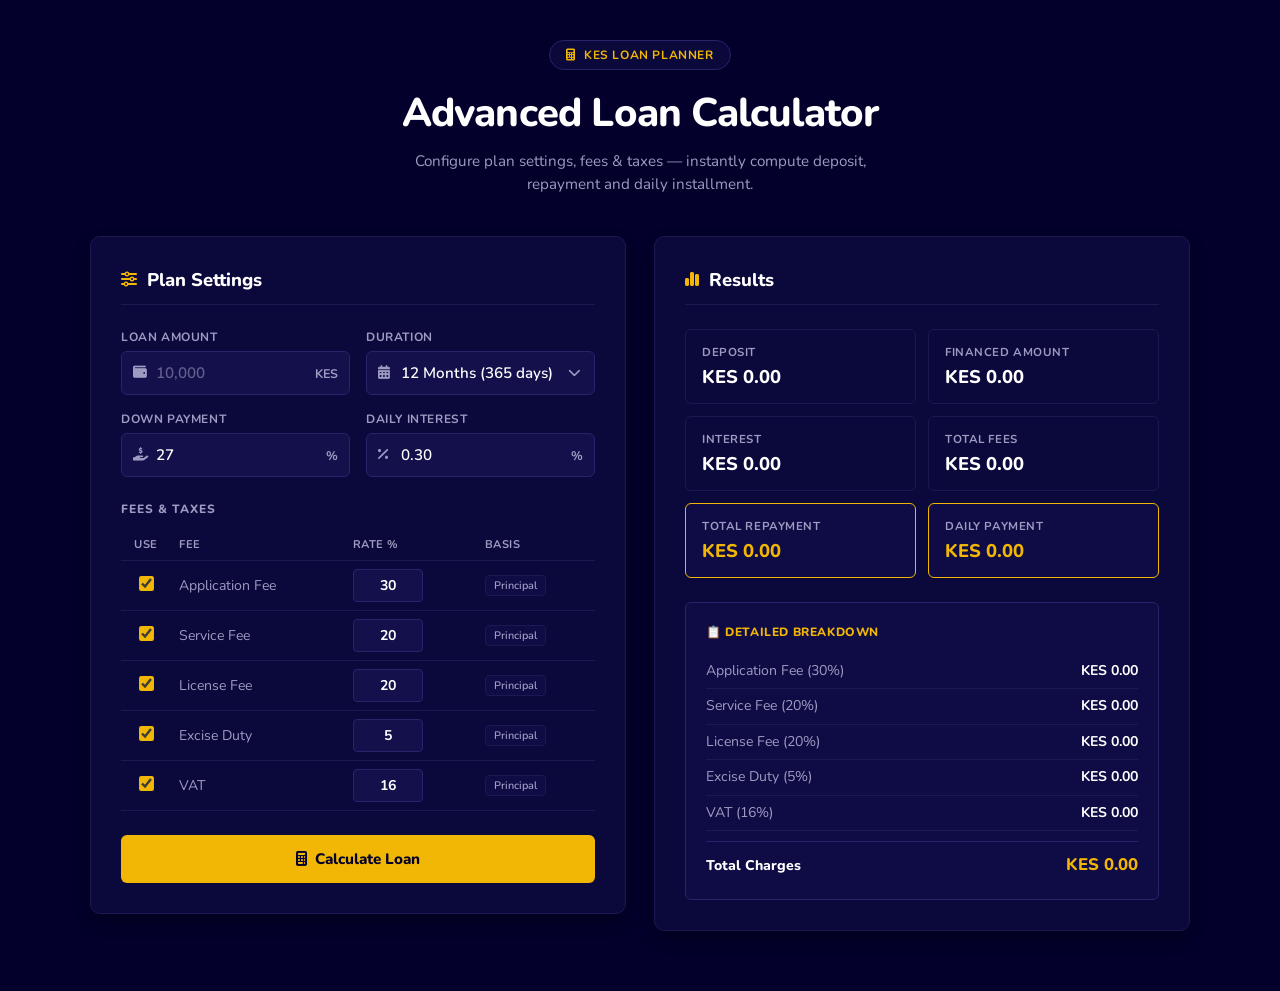
==== index.html @ f29378a9 "Update default fees, rename Application Fee, add License Fee, and set all bases to Principal" ====
<!DOCTYPE html>
<html lang="en">

<head>
  <meta charset="UTF-8">
  <meta name="viewport" content="width=device-width, initial-scale=1.0">
  <meta name="description"
    content="Professional Loan Calculator — compute deposits, repayments, daily installments, fees and taxes instantly.">
  <title>Advanced Loan Calculator</title>
  <!-- Font Awesome Icons -->
  <link rel="stylesheet" href="https://cdnjs.cloudflare.com/ajax/libs/font-awesome/6.4.0/css/all.min.css">
  <!-- Cache-busting query parameter for CSS -->
  <link rel="stylesheet" href="style.css?v=3">
</head>

<body>

  <div class="container">

    <!-- ─── Header ─── -->
    <header class="header">
      <div class="badge"><i class="fa-solid fa-calculator"></i> KES Loan Planner</div>
      <h1>Advanced Loan Calculator</h1>
      <p>Configure plan settings, fees &amp; taxes — instantly compute deposit, repayment and daily installment.</p>
    </header>

    <!-- ─── Two-column grid ─── -->
    <div class="grid">

      <!-- ════ Left card: Settings ════ -->
      <div class="card">
        <h2 class="section-title">
          <i class="fa-solid fa-sliders"></i>
          Plan Settings
        </h2>

        <div class="form-row">
          <div class="field">
            <label for="amount">Loan Amount</label>
            <div class="input-wrap">
              <i class="fa-solid fa-wallet input-icon"></i>
              <input id="amount" type="number" placeholder="10,000" min="0" step="1000" oninput="calculate()">
              <span class="input-suffix">KES</span>
            </div>
          </div>
          <div class="field">
            <label for="days">Duration</label>
            <div class="input-wrap">
              <i class="fa-solid fa-calendar-days input-icon"></i>
              <select id="days" onchange="calculate()">
                <option value="365" selected>12 Months (365 days)</option>
                <option value="273">9 Months (273 days)</option>
                <option value="182">6 Months (182 days)</option>
                <option value="90">3 Months (90 days)</option>
              </select>
              <i class="fa-solid fa-chevron-down select-arrow"></i>
            </div>
          </div>
        </div>

        <div class="form-row">
          <div class="field">
            <label for="down">Down Payment</label>
            <div class="input-wrap">
              <i class="fa-solid fa-hand-holding-dollar input-icon"></i>
              <input id="down" type="number" value="27" min="0" max="100" step="0.01" oninput="calculate()">
              <span class="input-suffix">%</span>
            </div>
          </div>
          <div class="field">
            <label for="dailyInterest">Daily Interest</label>
            <div class="input-wrap">
              <i class="fa-solid fa-percent input-icon"></i>
              <input id="dailyInterest" type="number" value="0.30" min="0" step="0.01" oninput="calculate()">
              <span class="input-suffix">%</span>
            </div>
          </div>
        </div>

        <!-- Fees table -->
        <p class="fees-title">Fees &amp; Taxes</p>
        <table class="fees-table" aria-label="Fees and taxes configuration">
          <thead>
            <tr>
              <th class="col-check">Use</th>
              <th>Fee</th>
              <th>Rate&nbsp;%</th>
              <th>Basis</th>
            </tr>
          </thead>
          <tbody>
            <tr>
              <td class="col-check"><input type="checkbox" id="appFeeEnabled" checked onclick="calculate()"
                  aria-label="Enable Application Fee"></td>
              <td>Application Fee</td>
              <td><input id="appFee" type="number" value="30" min="0" step="0.01" oninput="calculate()"
                  aria-label="Application fee percentage"></td>
              <td><span class="basis-tag">Principal</span></td>
            </tr>
            <tr>
              <td class="col-check"><input type="checkbox" id="serviceFeeEnabled" checked onclick="calculate()"
                  aria-label="Enable Service Fee"></td>
              <td>Service Fee</td>
              <td><input id="serviceFee" type="number" value="20" min="0" step="0.01" oninput="calculate()"
                  aria-label="Service fee percentage"></td>
              <td><span class="basis-tag">Principal</span></td>
            </tr>
            <tr>
              <td class="col-check"><input type="checkbox" id="licenseFeeEnabled" checked onclick="calculate()"
                  aria-label="Enable License Fee"></td>
              <td>License Fee</td>
              <td><input id="licenseFee" type="number" value="20" min="0" step="0.01" oninput="calculate()"
                  aria-label="License fee percentage"></td>
              <td><span class="basis-tag">Principal</span></td>
            </tr>
            <tr>
              <td class="col-check"><input type="checkbox" id="exciseEnabled" checked onclick="calculate()"
                  aria-label="Enable Excise Duty"></td>
              <td>Excise Duty</td>
              <td><input id="excise" type="number" value="5" min="0" step="0.01" oninput="calculate()"
                  aria-label="Excise duty percentage"></td>
              <td><span class="basis-tag">Principal</span></td>
            </tr>
            <tr>
              <td class="col-check"><input type="checkbox" id="vatEnabled" checked onclick="calculate()"
                  aria-label="Enable VAT"></td>
              <td>VAT</td>
              <td><input id="vat" type="number" value="16" min="0" step="0.01" oninput="calculate()"
                  aria-label="VAT percentage"></td>
              <td><span class="basis-tag">Principal</span></td>
            </tr>
          </tbody>
        </table>

        <button class="btn-calc" onclick="calculate()" id="calcBtn" aria-label="Calculate loan">
          <i class="fa-solid fa-calculator"></i> Calculate Loan
        </button>
      </div>

      <!-- ════ Right card: Results ════ -->
      <div class="card">
        <h2 class="section-title">
          <i class="fa-solid fa-chart-simple"></i>
          Results
        </h2>

        <div class="results-grid">
          <div class="metric">
            <div class="metric-label">Deposit</div>
            <div class="metric-value" id="deposit">KES 0.00</div>
          </div>
          <div class="metric">
            <div class="metric-label">Financed Amount</div>
            <div class="metric-value" id="financed">KES 0.00</div>
          </div>
          <div class="metric">
            <div class="metric-label">Interest</div>
            <div class="metric-value" id="interest">KES 0.00</div>
          </div>
          <div class="metric">
            <div class="metric-label">Total Fees</div>
            <div class="metric-value" id="fees">KES 0.00</div>
          </div>
          <div class="metric highlight">
            <div class="metric-label">Total Repayment</div>
            <div class="metric-value" id="repayment">KES 0.00</div>
          </div>
          <div class="metric highlight">
            <div class="metric-label">Daily Payment</div>
            <div class="metric-value" id="daily">KES 0.00</div>
          </div>
        </div>

        <!-- Breakdown panel -->
        <div class="breakdown" id="breakdown">
          <div class="empty-state">
            <div class="es-icon"><i class="fa-solid fa-list-check"></i></div>
            <p>Enter loan details and click<br><strong>Calculate Loan</strong> to see the full breakdown.</p>
          </div>
        </div>
      </div>

    </div><!-- /.grid -->
  </div><!-- /.container -->

  <script src="app.js"></script>
</body>

</html>
---- style.css ----
@import url('https://fonts.googleapis.com/css2?family=Nunito:wght@300;400;500;600;700;800;900&display=swap');

:root {
  --bg-body:      #03002b; /* Zidi Deep Navy */
  --bg-card:      #0b083b; /* Slightly lighter navy for cards */
  --bg-input:     #13104c; /* Input background */
  
  --border-color: #27246b; /* Accent dark borders */
  --border-light: #1b1852; /* Subtle card borders */
  
  --primary:      #f2b705; /* Zidi Warm Gold */
  --primary-hover:#d49f00; /* Darker Gold */
  
  --text:         #ffffff; /* White text */
  --text-muted:   #9e9bc2; /* Muted bluish-gray */
  --text-dim:     #63608d; /* Dim gray-navy */
  
  --highlight-bg: #0f0c45; /* Dark selection background */
  
  --border-r: 10px;
  --shadow:   0 8px 16px rgba(0, 0, 0, 0.3);
  --trans:    0.15s ease;
}

*, *::before, *::after { box-sizing: border-box; margin: 0; padding: 0; }

html { scroll-behavior: smooth; }

body {
  font-family: 'Nunito', sans-serif;
  min-height: 100vh;
  background-color: var(--bg-body);
  color: var(--text);
  padding: 40px 20px 60px;
}

.container { max-width: 1100px; margin: 0 auto; }

/* ─── header ─── */
.header {
  text-align: center;
  margin-bottom: 40px;
}

.header .badge {
  display: inline-flex; align-items: center; gap: 8px;
  background: var(--bg-card);
  border: 1px solid var(--border-color);
  padding: 6px 16px;
  border-radius: 99px;
  font-size: 0.75rem; font-weight: 700; letter-spacing: 0.05em; text-transform: uppercase;
  color: var(--primary);
  box-shadow: 0 1px 2px rgba(0,0,0,0.1);
  margin-bottom: 16px;
}
.header .badge i { color: var(--primary); }

.header h1 {
  font-size: clamp(1.8rem, 4vw, 2.5rem);
  font-weight: 800;
  color: var(--text);
  margin-bottom: 10px;
  letter-spacing: -0.02em;
}

.header p {
  color: var(--text-muted);
  font-size: 0.95rem;
  max-width: 520px;
  margin: 0 auto;
  line-height: 1.5;
}

/* ─── grid ─── */
.grid {
  display: grid;
  grid-template-columns: 1fr 1fr;
  gap: 28px;
  align-items: start;
}

/* ─── dark brand card ─── */
.card {
  background: var(--bg-card);
  border: 1px solid var(--border-light);
  border-radius: var(--border-r);
  padding: 30px;
  box-shadow: var(--shadow);
  transition: border-color var(--trans);
}
.card:hover {
  border-color: var(--border-color);
}

/* ─── section title ─── */
.section-title {
  display: flex; align-items: center; gap: 10px;
  font-size: 1.15rem; font-weight: 800;
  color: var(--text);
  margin-bottom: 24px;
  padding-bottom: 12px;
  border-bottom: 1px solid var(--border-light);
}
.section-title i {
  color: var(--primary);
  font-size: 1rem;
}

/* ─── form rows ─── */
.form-row {
  display: grid;
  grid-template-columns: 1fr 1fr;
  gap: 16px;
  margin-bottom: 16px;
}

.field { display: flex; flex-direction: column; gap: 6px; }

.field label {
  font-size: 0.75rem; font-weight: 700;
  color: var(--text-muted);
  text-transform: uppercase; letter-spacing: 0.05em;
}

.field .input-wrap {
  position: relative;
  display: flex;
  align-items: center;
  width: 100%;
}

.field .input-icon {
  position: absolute;
  left: 12px;
  top: 50%;
  transform: translateY(-50%);
  font-size: 0.85rem;
  color: var(--text-muted);
  pointer-events: none;
  z-index: 2;
}

.field .input-suffix {
  position: absolute;
  right: 12px;
  top: 50%;
  transform: translateY(-50%);
  font-size: 0.78rem;
  font-weight: 700;
  color: var(--text-muted);
  pointer-events: none;
  z-index: 2;
}

.field .select-arrow {
  position: absolute;
  right: 14px;
  top: 50%;
  transform: translateY(-50%);
  font-size: 0.8rem;
  color: var(--text-muted);
  pointer-events: none;
  z-index: 2;
}

.field input {
  width: 100%;
  background: var(--bg-input);
  border: 1px solid var(--border-color);
  border-radius: 6px;
  padding: 11px 52px 11px 34px; /* Space for prefix/suffix to prevent overlaps */
  font-size: 0.95rem; font-weight: 600;
  color: var(--text);
  font-family: 'Nunito', sans-serif;
  transition: border-color var(--trans), box-shadow var(--trans);
  outline: none;
  -moz-appearance: textfield;
  z-index: 1;
}
.field input::-webkit-inner-spin-button,
.field input::-webkit-outer-spin-button { -webkit-appearance: none; }
.field input::placeholder { color: var(--text-dim); }
.field input:focus {
  border-color: var(--primary);
  box-shadow: 0 0 0 2px rgba(242, 183, 5, 0.15);
}

/* ─── dropdown select styling ─── */
.field select {
  width: 100%;
  background: var(--bg-input);
  border: 1px solid var(--border-color);
  border-radius: 6px;
  padding: 11px 36px 11px 34px; /* Space for calendar icon and chevron arrow */
  font-size: 0.95rem; font-weight: 600;
  color: var(--text);
  font-family: 'Nunito', sans-serif;
  transition: border-color var(--trans), box-shadow var(--trans);
  outline: none;
  appearance: none;
  -webkit-appearance: none;
  -moz-appearance: none;
  cursor: pointer;
  z-index: 1;
}
.field select:focus {
  border-color: var(--primary);
  box-shadow: 0 0 0 2px rgba(242, 183, 5, 0.15);
}

/* ─── disabled state ─── */
input:disabled {
  background: var(--bg-body) !important;
  color: var(--text-dim) !important;
  border-color: var(--border-light) !important;
  cursor: not-allowed !important;
  opacity: 0.4;
}

/* ─── fees table ─── */
.fees-title {
  font-size: 0.75rem; font-weight: 800;
  color: var(--text-muted);
  text-transform: uppercase; letter-spacing: 0.08em;
  margin: 24px 0 12px;
}

.fees-table { width: 100%; border-collapse: collapse; }
.fees-table thead th {
  font-size: 0.7rem; font-weight: 700; color: var(--text-muted);
  text-transform: uppercase; letter-spacing: 0.05em;
  padding: 8px 8px; text-align: left;
  border-bottom: 1px solid var(--border-light);
}

.col-check {
  width: 50px;
  text-align: center !important;
}

.fees-table input[type="checkbox"] {
  cursor: pointer;
  accent-color: var(--primary);
  transform: scale(1.15);
}

.fees-table tbody tr {
  transition: background var(--trans);
}
.fees-table tbody tr:hover { background: var(--highlight-bg); }
.fees-table td {
  padding: 8px 8px;
  font-size: 0.88rem; color: var(--text-muted);
  border-bottom: 1px solid var(--border-light);
  vertical-align: middle;
}
.fees-table td:first-child { font-weight: 600; color: var(--text); }
.fees-table td .basis-tag {
  display: inline-block;
  font-size: 0.68rem; font-weight: 600;
  padding: 2px 8px; border-radius: 4px;
  background: var(--highlight-bg);
  border: 1px solid var(--border-light);
  color: var(--text-muted);
}

.fees-table input[type="number"] {
  background: var(--bg-input);
  border: 1px solid var(--border-color);
  border-radius: 4px;
  padding: 6px 8px;
  width: 70px;
  font-size: 0.88rem; font-weight: 700; color: var(--text);
  font-family: 'Nunito', sans-serif;
  text-align: center;
  outline: none;
  transition: border-color var(--trans), box-shadow var(--trans);
  -moz-appearance: textfield;
}
.fees-table input[type="number"]::-webkit-inner-spin-button,
.fees-table input[type="number"]::-webkit-outer-spin-button { -webkit-appearance: none; }
.fees-table input[type="number"]:focus {
  border-color: var(--primary);
  box-shadow: 0 0 0 2px rgba(242, 183, 5, 0.15);
}

/* ─── calculate button ─── */
.btn-calc {
  width: 100%; margin-top: 24px;
  padding: 14px;
  border: none; border-radius: 6px;
  background: var(--primary);
  color: var(--bg-body); /* Dark text on gold background */
  font-family: 'Nunito', sans-serif;
  font-size: 0.95rem; font-weight: 800;
  cursor: pointer;
  transition: background var(--trans), transform var(--trans);
  display: flex; align-items: center; justify-content: center; gap: 8px;
}
.btn-calc:hover {
  background: var(--primary-hover);
}
.btn-calc:active { transform: translateY(1px); }

/* ─── results grid ─── */
.results-grid {
  display: grid;
  grid-template-columns: 1fr 1fr;
  gap: 12px;
  margin-bottom: 24px;
}

.metric {
  background: var(--bg-card);
  border: 1px solid var(--border-light);
  border-radius: 6px;
  padding: 14px 16px;
  transition: border-color var(--trans), background var(--trans);
}
.metric:hover {
  border-color: var(--border-color);
  background: var(--highlight-bg);
}
.metric.highlight {
  background: var(--highlight-bg);
  border: 1.5px solid var(--primary);
}

.metric-label {
  font-size: 0.72rem; font-weight: 700;
  color: var(--text-muted);
  text-transform: uppercase; letter-spacing: 0.05em;
  margin-bottom: 4px;
}
.metric-value {
  font-size: 1.15rem; font-weight: 800;
  color: var(--text);
  font-variant-numeric: tabular-nums;
}
.metric.highlight .metric-value { color: var(--primary); }

/* ─── breakdown box ─── */
.breakdown {
  background: var(--highlight-bg);
  border: 1px solid var(--border-light);
  border-radius: 6px;
  padding: 20px;
  font-size: 0.88rem;
  color: var(--text-muted);
  line-height: 1.6;
  min-height: 90px;
}
.breakdown.has-data { border-color: var(--border-color); }

.breakdown-title {
  font-size: 0.75rem; font-weight: 800; color: var(--primary);
  text-transform: uppercase; letter-spacing: 0.05em;
  margin-bottom: 12px;
}

.breakdown-row {
  display: flex; justify-content: space-between; align-items: center;
  padding: 6px 0;
  border-bottom: 1px solid var(--border-light);
}
.breakdown-row:last-child { border-bottom: none; }
.breakdown-row .br-label { color: var(--text-muted); }
.breakdown-row .br-value { font-weight: 700; color: var(--text); font-variant-numeric: tabular-nums; }

.breakdown-total {
  display: flex; justify-content: space-between; align-items: center;
  margin-top: 10px; padding-top: 10px;
  border-top: 1px solid var(--border-color);
  font-weight: 800;
}
.breakdown-total .br-label { color: var(--text); }
.breakdown-total .br-value { color: var(--primary); font-size: 1.05rem; }

.disabled-tag {
  font-size: 0.7rem;
  font-weight: 700;
  color: var(--text-dim);
  text-transform: uppercase;
  background: var(--border-light);
  padding: 2px 6px;
  border-radius: 4px;
}

/* ─── empty state ─── */
.empty-state {
  display: flex; flex-direction: column; align-items: center;
  gap: 8px; padding: 20px 0;
  color: var(--text-dim);
  text-align: center;
}
.empty-state .es-icon { font-size: 2rem; color: var(--text-dim); opacity: 0.7; }
.empty-state p { font-size: 0.85rem; }

/* ─── flash effect ─── */
@keyframes valueFlash {
  0%   { opacity: 0.5; }
  100% { opacity: 1; }
}
.flash { animation: valueFlash 0.3s ease; }

/* ─── responsive ─── */
@media (max-width: 860px) {
  .grid          { grid-template-columns: 1fr; }
  .results-grid  { grid-template-columns: 1fr 1fr; }
  .form-row      { grid-template-columns: 1fr; }
}
@media (max-width: 480px) {
  .results-grid  { grid-template-columns: 1fr; }
  body           { padding: 20px 12px 40px; }
}
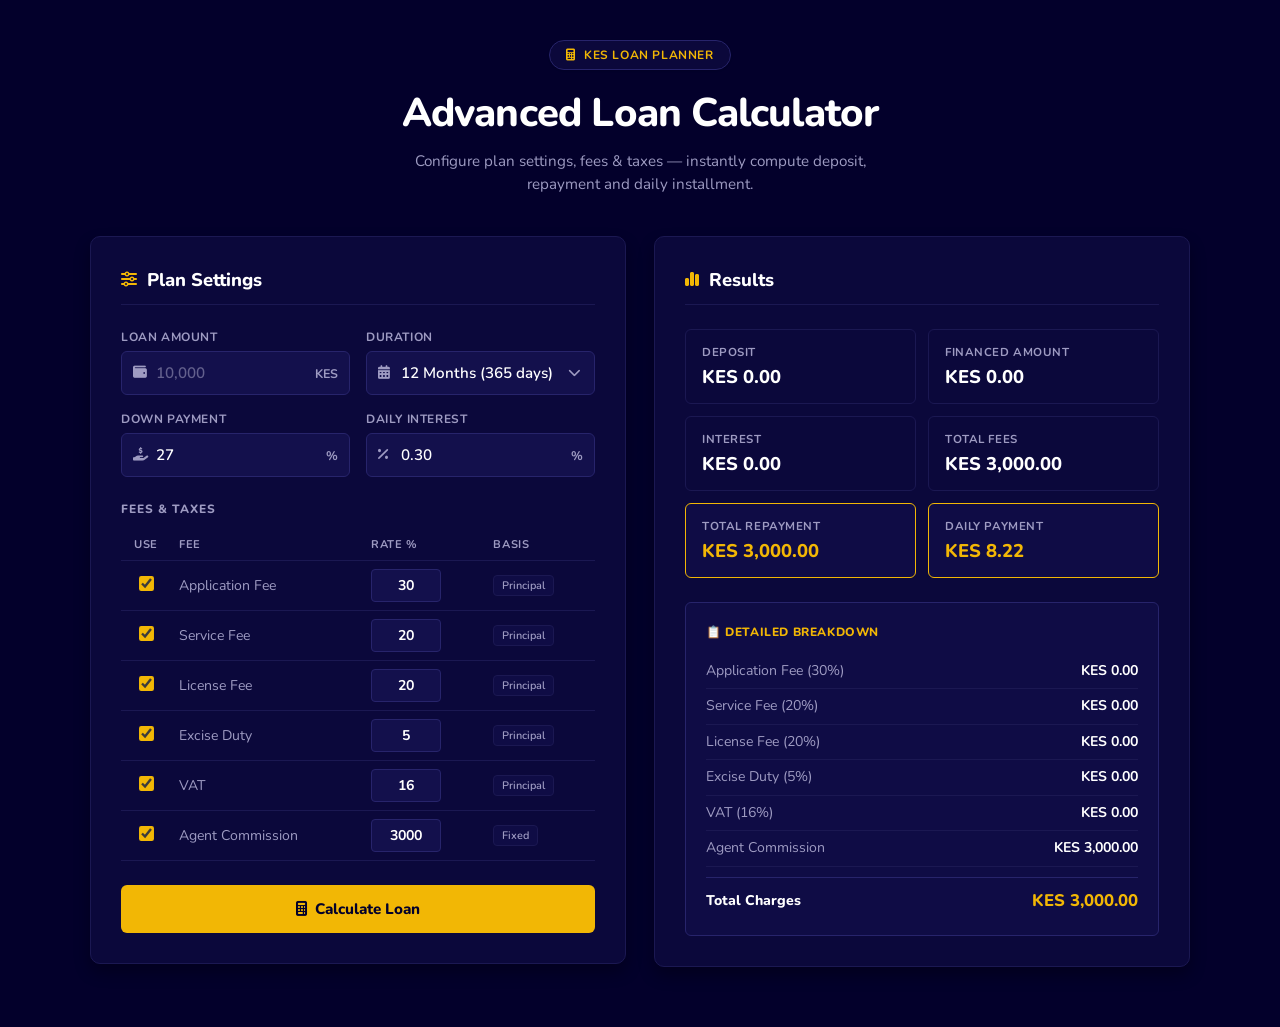
==== commit 5bdc95d4: "Add Agent Commission as flat KES amount of 3,000" ====
--- a/index.html
+++ b/index.html
@@ -129,6 +129,14 @@
                   aria-label="VAT percentage"></td>
               <td><span class="basis-tag">Principal</span></td>
             </tr>
+            <tr>
+              <td class="col-check"><input type="checkbox" id="agentCommEnabled" checked onclick="calculate()"
+                  aria-label="Enable Agent Commission"></td>
+              <td>Agent Commission</td>
+              <td><input id="agentComm" type="number" value="3000" min="0" step="100" oninput="calculate()"
+                  aria-label="Agent Commission amount"></td>
+              <td><span class="basis-tag">Fixed</span></td>
+            </tr>
           </tbody>
         </table>
 
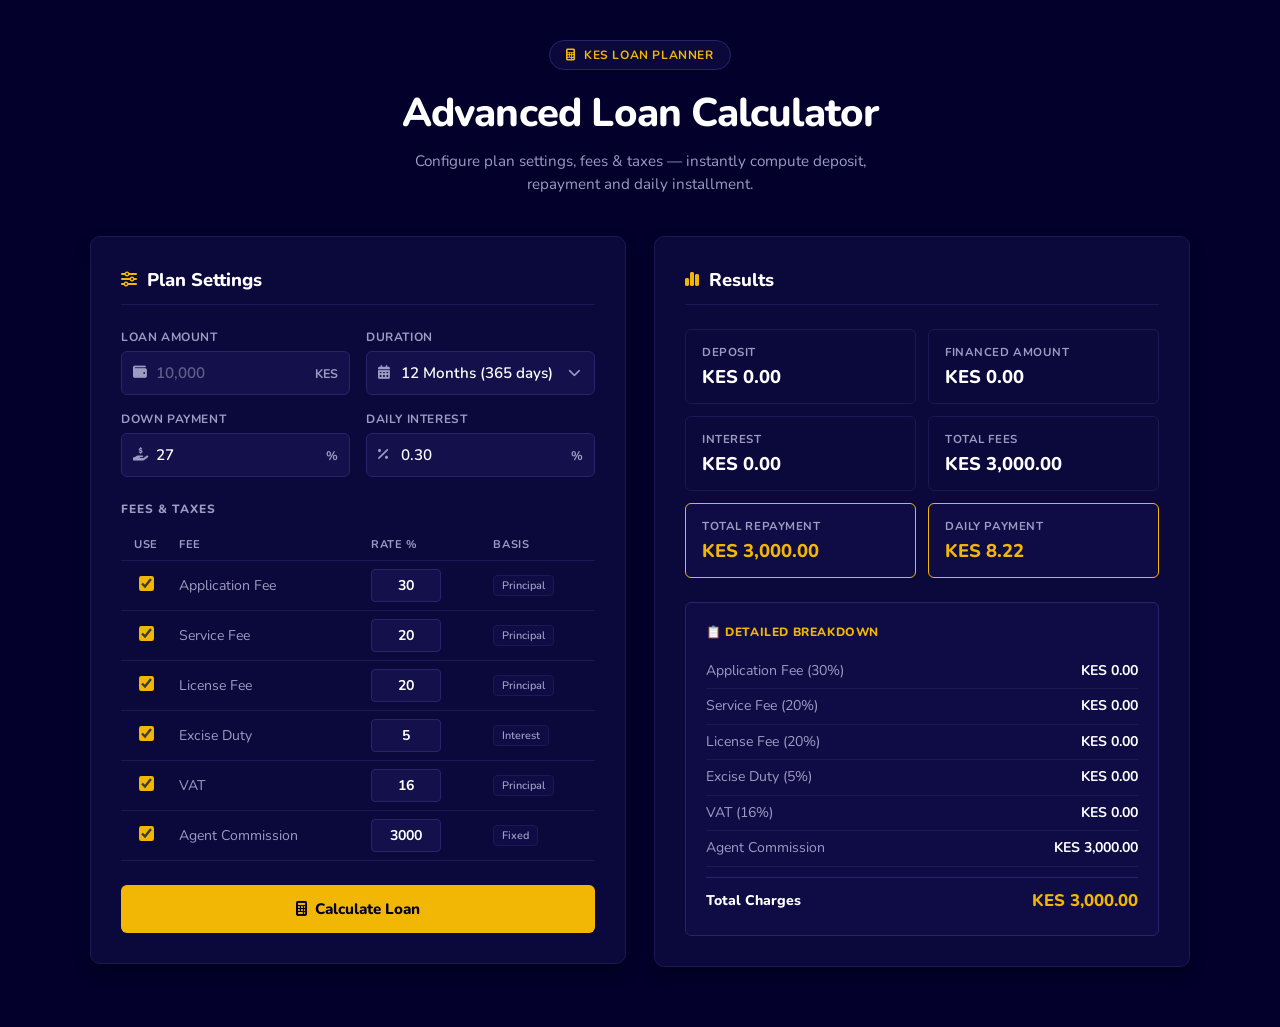
==== commit 0088e336: "Update Excise Duty calculation basis back to interest" ====
--- a/index.html
+++ b/index.html
@@ -119,7 +119,7 @@
               <td>Excise Duty</td>
               <td><input id="excise" type="number" value="5" min="0" step="0.01" oninput="calculate()"
                   aria-label="Excise duty percentage"></td>
-              <td><span class="basis-tag">Principal</span></td>
+              <td><span class="basis-tag">Interest</span></td>
             </tr>
             <tr>
               <td class="col-check"><input type="checkbox" id="vatEnabled" checked onclick="calculate()"
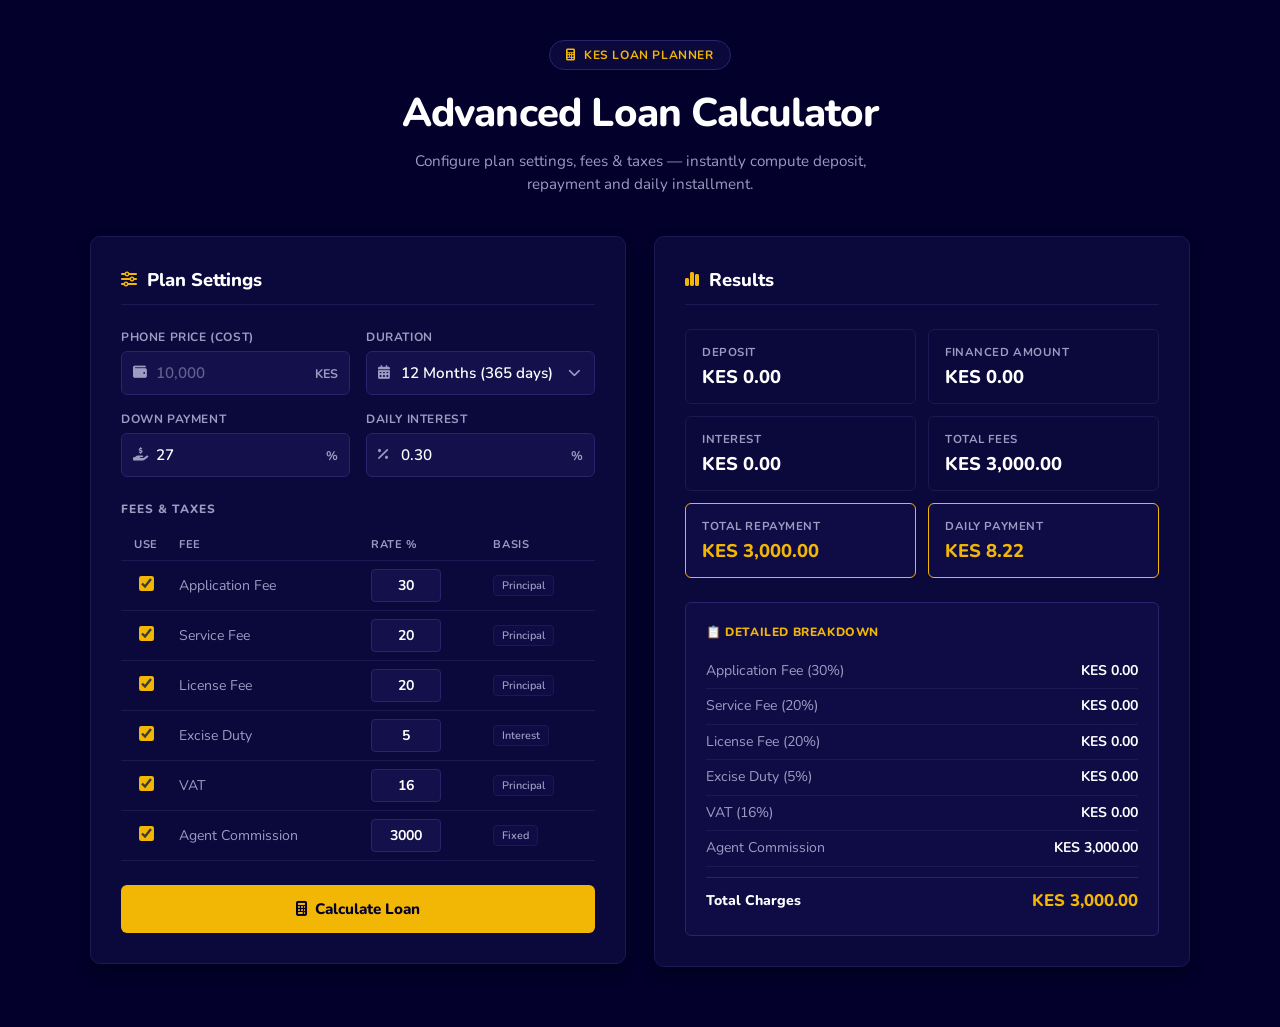
==== commit 33010c5d: "Replace Loan Amount label with Phone Price (Cost)" ====
--- a/index.html
+++ b/index.html
@@ -36,7 +36,7 @@
 
         <div class="form-row">
           <div class="field">
-            <label for="amount">Loan Amount</label>
+            <label for="amount">Phone Price (Cost)</label>
             <div class="input-wrap">
               <i class="fa-solid fa-wallet input-icon"></i>
               <input id="amount" type="number" placeholder="10,000" min="0" step="1000" oninput="calculate()">
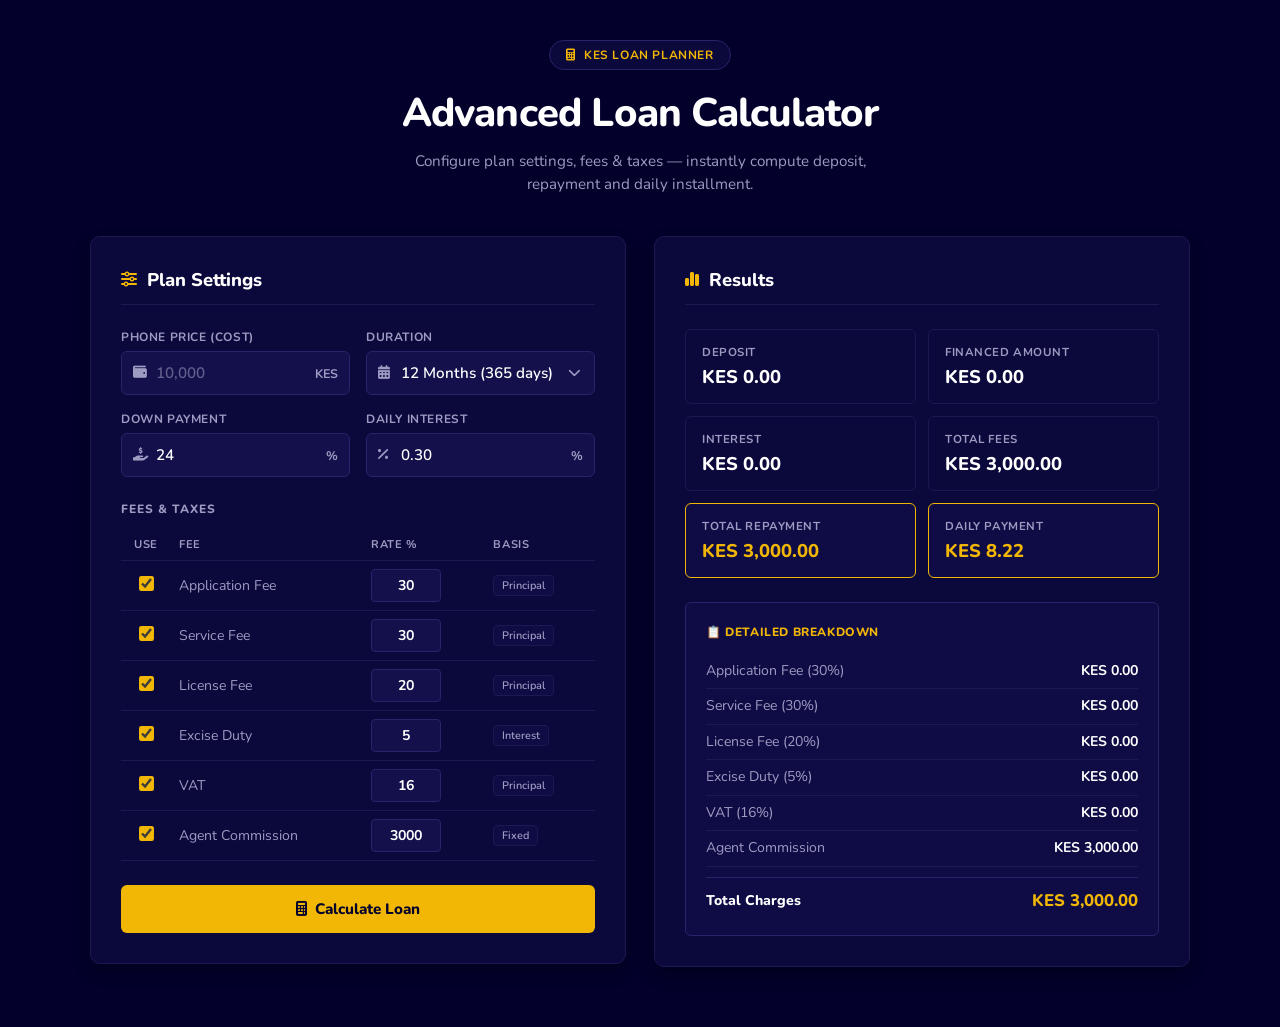
==== commit d1b0489f: "Update default Down Payment to 24% and Service Fee to 30%" ====
--- a/index.html
+++ b/index.html
@@ -63,7 +63,7 @@
             <label for="down">Down Payment</label>
             <div class="input-wrap">
               <i class="fa-solid fa-hand-holding-dollar input-icon"></i>
-              <input id="down" type="number" value="27" min="0" max="100" step="0.01" oninput="calculate()">
+              <input id="down" type="number" value="24" min="0" max="100" step="0.01" oninput="calculate()">
               <span class="input-suffix">%</span>
             </div>
           </div>
@@ -101,7 +101,7 @@
               <td class="col-check"><input type="checkbox" id="serviceFeeEnabled" checked onclick="calculate()"
                   aria-label="Enable Service Fee"></td>
               <td>Service Fee</td>
-              <td><input id="serviceFee" type="number" value="20" min="0" step="0.01" oninput="calculate()"
+              <td><input id="serviceFee" type="number" value="30" min="0" step="0.01" oninput="calculate()"
                   aria-label="Service fee percentage"></td>
               <td><span class="basis-tag">Principal</span></td>
             </tr>
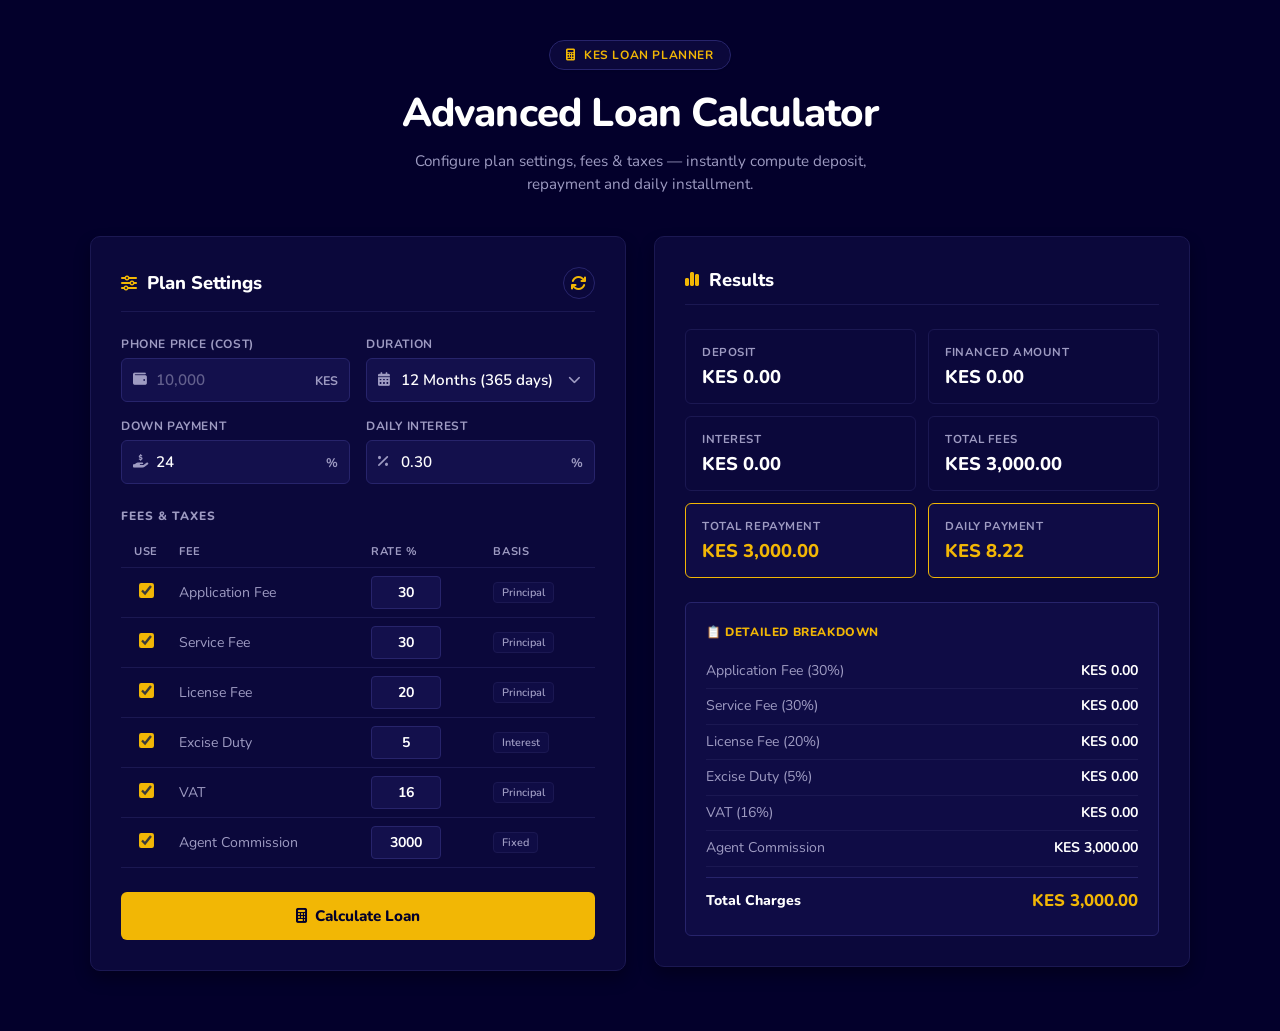
==== commit 14e994b7: "Add cache-clearing reset button to Plan Settings header" ====
--- a/index.html
+++ b/index.html
@@ -29,9 +29,14 @@
 
       <!-- ════ Left card: Settings ════ -->
       <div class="card">
-        <h2 class="section-title">
-          <i class="fa-solid fa-sliders"></i>
-          Plan Settings
+        <h2 class="section-title" style="display: flex; justify-content: space-between; align-items: center;">
+          <span style="display: flex; align-items: center; gap: 10px;">
+            <i class="fa-solid fa-sliders"></i>
+            Plan Settings
+          </span>
+          <button onclick="forceReset()" class="btn-reset" title="Force Clean Reset (Clear Cache)" aria-label="Reset app and clear cache">
+            <i class="fa-solid fa-arrows-rotate"></i>
+          </button>
         </h2>
 
         <div class="form-row">
@@ -186,11 +191,28 @@
             <p>Enter loan details and click<br><strong>Calculate Loan</strong> to see the full breakdown.</p>
           </div>
         </div>
+
+        <button class="btn-profit" onclick="openModal()" id="profitBtn" style="margin-top: 16px; width: 100%; display: none;" aria-label="Open profit breakdown">
+          <i class="fa-solid fa-chart-line"></i> View Profit Breakdown
+        </button>
       </div>
 
     </div><!-- /.grid -->
   </div><!-- /.container -->
 
+  <!-- ─── Modal ─── -->
+  <div id="profitModal" class="modal">
+    <div class="modal-content">
+      <div class="modal-header">
+        <h3>💰 Profit Analysis Breakdown</h3>
+        <button class="modal-close" onclick="closeModal()">&times;</button>
+      </div>
+      <div class="modal-body" id="profitModalBody">
+        <!-- populated by JS -->
+      </div>
+    </div>
+  </div>
+
   <script src="app.js"></script>
 </body>
 
--- a/style.css
+++ b/style.css
@@ -168,7 +168,7 @@
   background: var(--bg-input);
   border: 1px solid var(--border-color);
   border-radius: 6px;
-  padding: 11px 52px 11px 34px; /* Space for prefix/suffix to prevent overlaps */
+  padding: 11px 52px 11px 34px;
   font-size: 0.95rem; font-weight: 600;
   color: var(--text);
   font-family: 'Nunito', sans-serif;
@@ -191,7 +191,7 @@
   background: var(--bg-input);
   border: 1px solid var(--border-color);
   border-radius: 6px;
-  padding: 11px 36px 11px 34px; /* Space for calendar icon and chevron arrow */
+  padding: 11px 36px 11px 34px;
   font-size: 0.95rem; font-weight: 600;
   color: var(--text);
   font-family: 'Nunito', sans-serif;
@@ -403,6 +403,171 @@
 }
 .flash { animation: valueFlash 0.3s ease; }
 
+/* ─── Modal Styles ─── */
+.modal {
+  position: fixed;
+  inset: 0;
+  background: rgba(3, 0, 43, 0.75);
+  backdrop-filter: blur(6px);
+  -webkit-backdrop-filter: blur(6px);
+  display: flex;
+  align-items: center;
+  justify-content: center;
+  z-index: 1000;
+  opacity: 0;
+  pointer-events: none;
+  transition: opacity 0.2s ease-in-out;
+}
+.modal.show {
+  opacity: 1;
+  pointer-events: auto;
+}
+.modal-content {
+  background: var(--bg-card);
+  border: 1px solid var(--border-color);
+  border-radius: var(--border-r);
+  width: 90%;
+  max-width: 480px;
+  box-shadow: var(--shadow);
+  transform: scale(0.92);
+  transition: transform 0.2s ease-in-out;
+  max-height: 90vh;
+  overflow-y: auto;
+}
+.modal.show .modal-content {
+  transform: scale(1);
+}
+.modal-header {
+  display: flex;
+  justify-content: space-between;
+  align-items: center;
+  padding: 16px 20px;
+  border-bottom: 1px solid var(--border-light);
+}
+.modal-header h3 {
+  font-size: 1.15rem;
+  font-weight: 800;
+  color: var(--text);
+  display: flex;
+  align-items: center;
+  gap: 8px;
+}
+.modal-close {
+  background: none;
+  border: none;
+  color: var(--text-muted);
+  font-size: 1.5rem;
+  cursor: pointer;
+  line-height: 1;
+  transition: color var(--trans);
+}
+.modal-close:hover {
+  color: var(--primary);
+}
+.modal-body {
+  padding: 20px;
+}
+
+/* Modal row styles */
+.modal-section-title {
+  font-size: 0.72rem;
+  font-weight: 800;
+  color: var(--primary);
+  text-transform: uppercase;
+  letter-spacing: 0.05em;
+  margin: 12px 0 8px;
+}
+.modal-row {
+  display: flex;
+  justify-content: space-between;
+  font-size: 0.88rem;
+  padding: 6px 0;
+  border-bottom: 1px dashed var(--border-light);
+  align-items: center;
+}
+.modal-row input[type="checkbox"] {
+  cursor: pointer;
+  accent-color: var(--primary);
+  transform: scale(1.05);
+}
+.modal-row:last-child {
+  border-bottom: none;
+}
+.modal-row .label {
+  color: var(--text-muted);
+}
+.modal-row .val {
+  font-weight: 700;
+  font-variant-numeric: tabular-nums;
+  transition: opacity var(--trans);
+}
+.modal-row.inflow .val {
+  color: #10b981; /* Green for inflows */
+}
+.modal-row.outflow .val {
+  color: #ef4444; /* Red for outflows */
+}
+.modal-profit-summary {
+  margin-top: 18px;
+  padding-top: 14px;
+  border-top: 1.5px solid var(--border-color);
+}
+.profit-value-large {
+  display: flex;
+  justify-content: space-between;
+  align-items: center;
+  font-size: 1.2rem;
+  font-weight: 800;
+  color: var(--primary);
+}
+
+/* ─── profit button ─── */
+.btn-profit {
+  padding: 12px;
+  border: 1px solid var(--border-color);
+  border-radius: 6px;
+  background: var(--highlight-bg);
+  color: var(--primary);
+  font-family: 'Nunito', sans-serif;
+  font-size: 0.9rem;
+  font-weight: 700;
+  cursor: pointer;
+  transition: background var(--trans), border-color var(--trans);
+  display: flex;
+  align-items: center;
+  justify-content: center;
+  gap: 8px;
+}
+.btn-profit:hover {
+  background: var(--bg-input);
+  border-color: var(--primary);
+}
+
+/* ─── reset button ─── */
+.btn-reset {
+  background: none;
+  border: 1px solid var(--border-color);
+  color: var(--text-muted);
+  width: 32px;
+  height: 32px;
+  border-radius: 50%;
+  display: flex;
+  align-items: center;
+  justify-content: center;
+  cursor: pointer;
+  font-size: 0.85rem;
+  transition: color var(--trans), border-color var(--trans), background var(--trans), transform 0.3s ease;
+  outline: none;
+}
+.btn-reset:hover {
+  color: var(--primary);
+  border-color: var(--primary);
+  background: var(--highlight-bg);
+}
+.btn-reset:active {
+  transform: rotate(180deg);
+}
+
 /* ─── responsive ─── */
 @media (max-width: 860px) {
   .grid          { grid-template-columns: 1fr; }
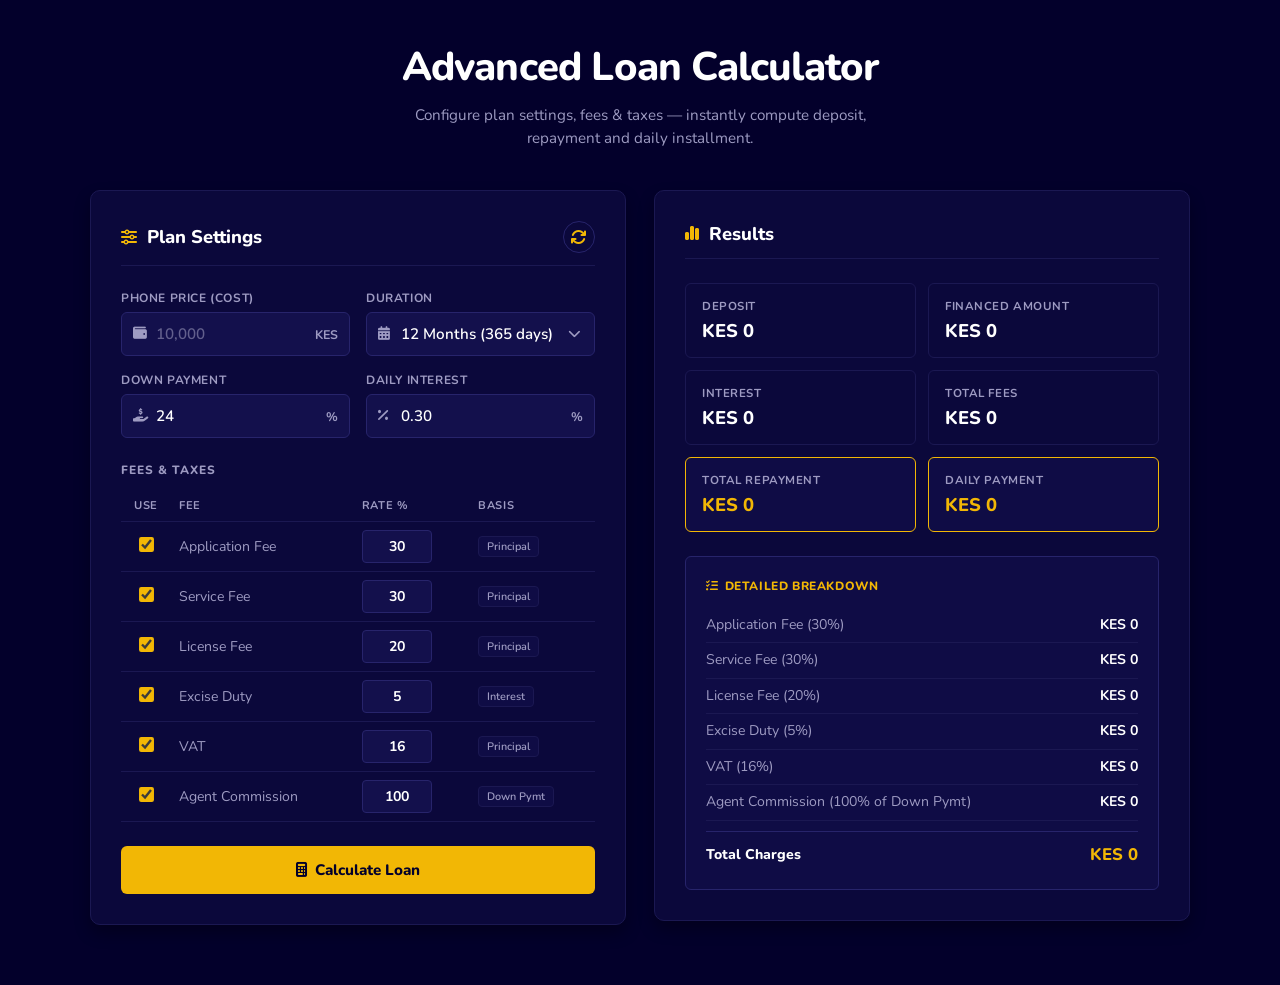
==== commit 8411747d: "feat: loan calculator - restructured profit modal, FA icons, agent commission % of down payment, no " ====
--- a/index.html
+++ b/index.html
@@ -19,7 +19,7 @@
 
     <!-- ─── Header ─── -->
     <header class="header">
-      <div class="badge"><i class="fa-solid fa-calculator"></i> KES Loan Planner</div>
+
       <h1>Advanced Loan Calculator</h1>
       <p>Configure plan settings, fees &amp; taxes — instantly compute deposit, repayment and daily installment.</p>
     </header>
@@ -34,7 +34,8 @@
             <i class="fa-solid fa-sliders"></i>
             Plan Settings
           </span>
-          <button onclick="forceReset()" class="btn-reset" title="Force Clean Reset (Clear Cache)" aria-label="Reset app and clear cache">
+          <button onclick="forceReset()" class="btn-reset" title="Force Clean Reset (Clear Cache)"
+            aria-label="Reset app and clear cache">
             <i class="fa-solid fa-arrows-rotate"></i>
           </button>
         </h2>
@@ -138,9 +139,9 @@
               <td class="col-check"><input type="checkbox" id="agentCommEnabled" checked onclick="calculate()"
                   aria-label="Enable Agent Commission"></td>
               <td>Agent Commission</td>
-              <td><input id="agentComm" type="number" value="3000" min="0" step="100" oninput="calculate()"
-                  aria-label="Agent Commission amount"></td>
-              <td><span class="basis-tag">Fixed</span></td>
+              <td><input id="agentComm" type="number" value="100" min="0" step="1" oninput="calculate()"
+                  aria-label="Agent Commission percentage"></td>
+              <td><span class="basis-tag">Down Pymt</span></td>
             </tr>
           </tbody>
         </table>
@@ -192,7 +193,8 @@
           </div>
         </div>
 
-        <button class="btn-profit" onclick="openModal()" id="profitBtn" style="margin-top: 16px; width: 100%; display: none;" aria-label="Open profit breakdown">
+        <button class="btn-profit" onclick="openModal()" id="profitBtn"
+          style="margin-top: 16px; width: 100%; display: none;" aria-label="Open profit breakdown">
           <i class="fa-solid fa-chart-line"></i> View Profit Breakdown
         </button>
       </div>
@@ -204,7 +206,7 @@
   <div id="profitModal" class="modal">
     <div class="modal-content">
       <div class="modal-header">
-        <h3>💰 Profit Analysis Breakdown</h3>
+        <h3><i class="fa-solid fa-chart-pie" style="margin-right:7px"></i>Profit Analysis Breakdown</h3>
         <button class="modal-close" onclick="closeModal()">&times;</button>
       </div>
       <div class="modal-body" id="profitModalBody">
